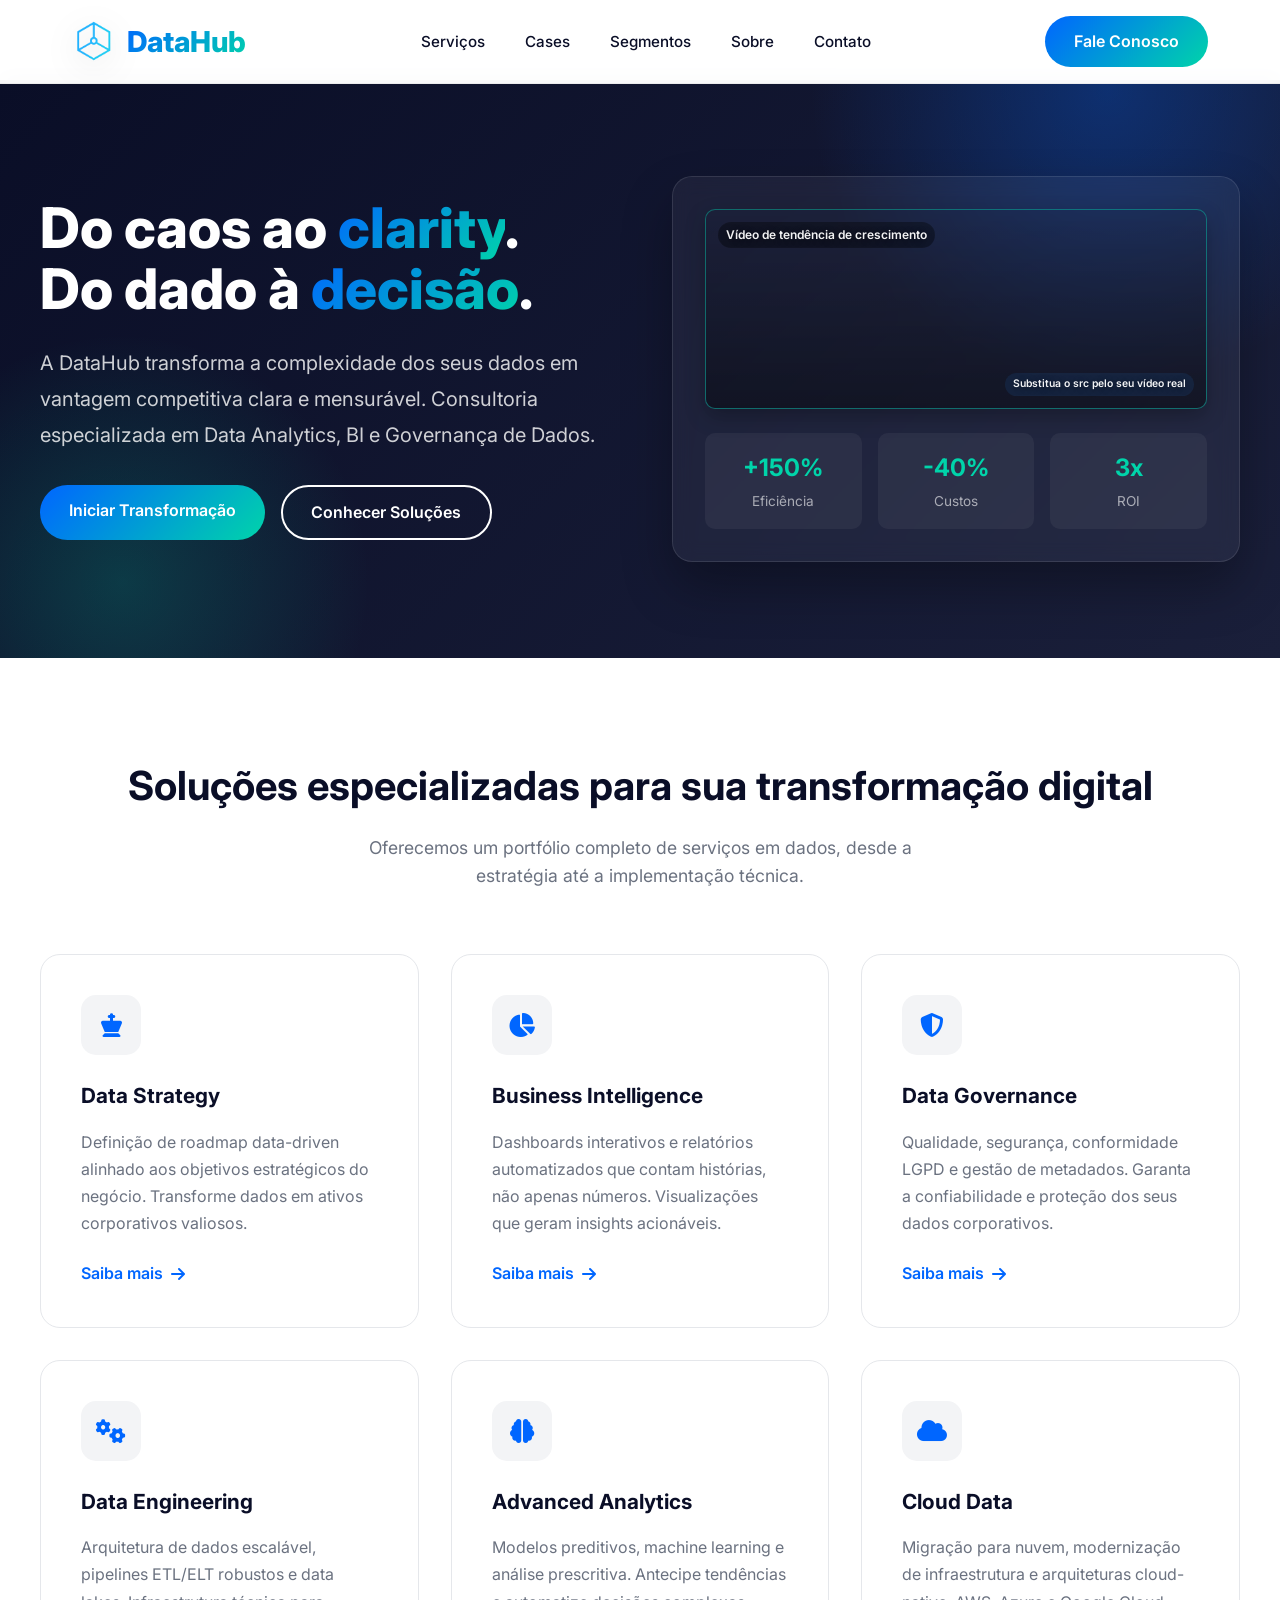
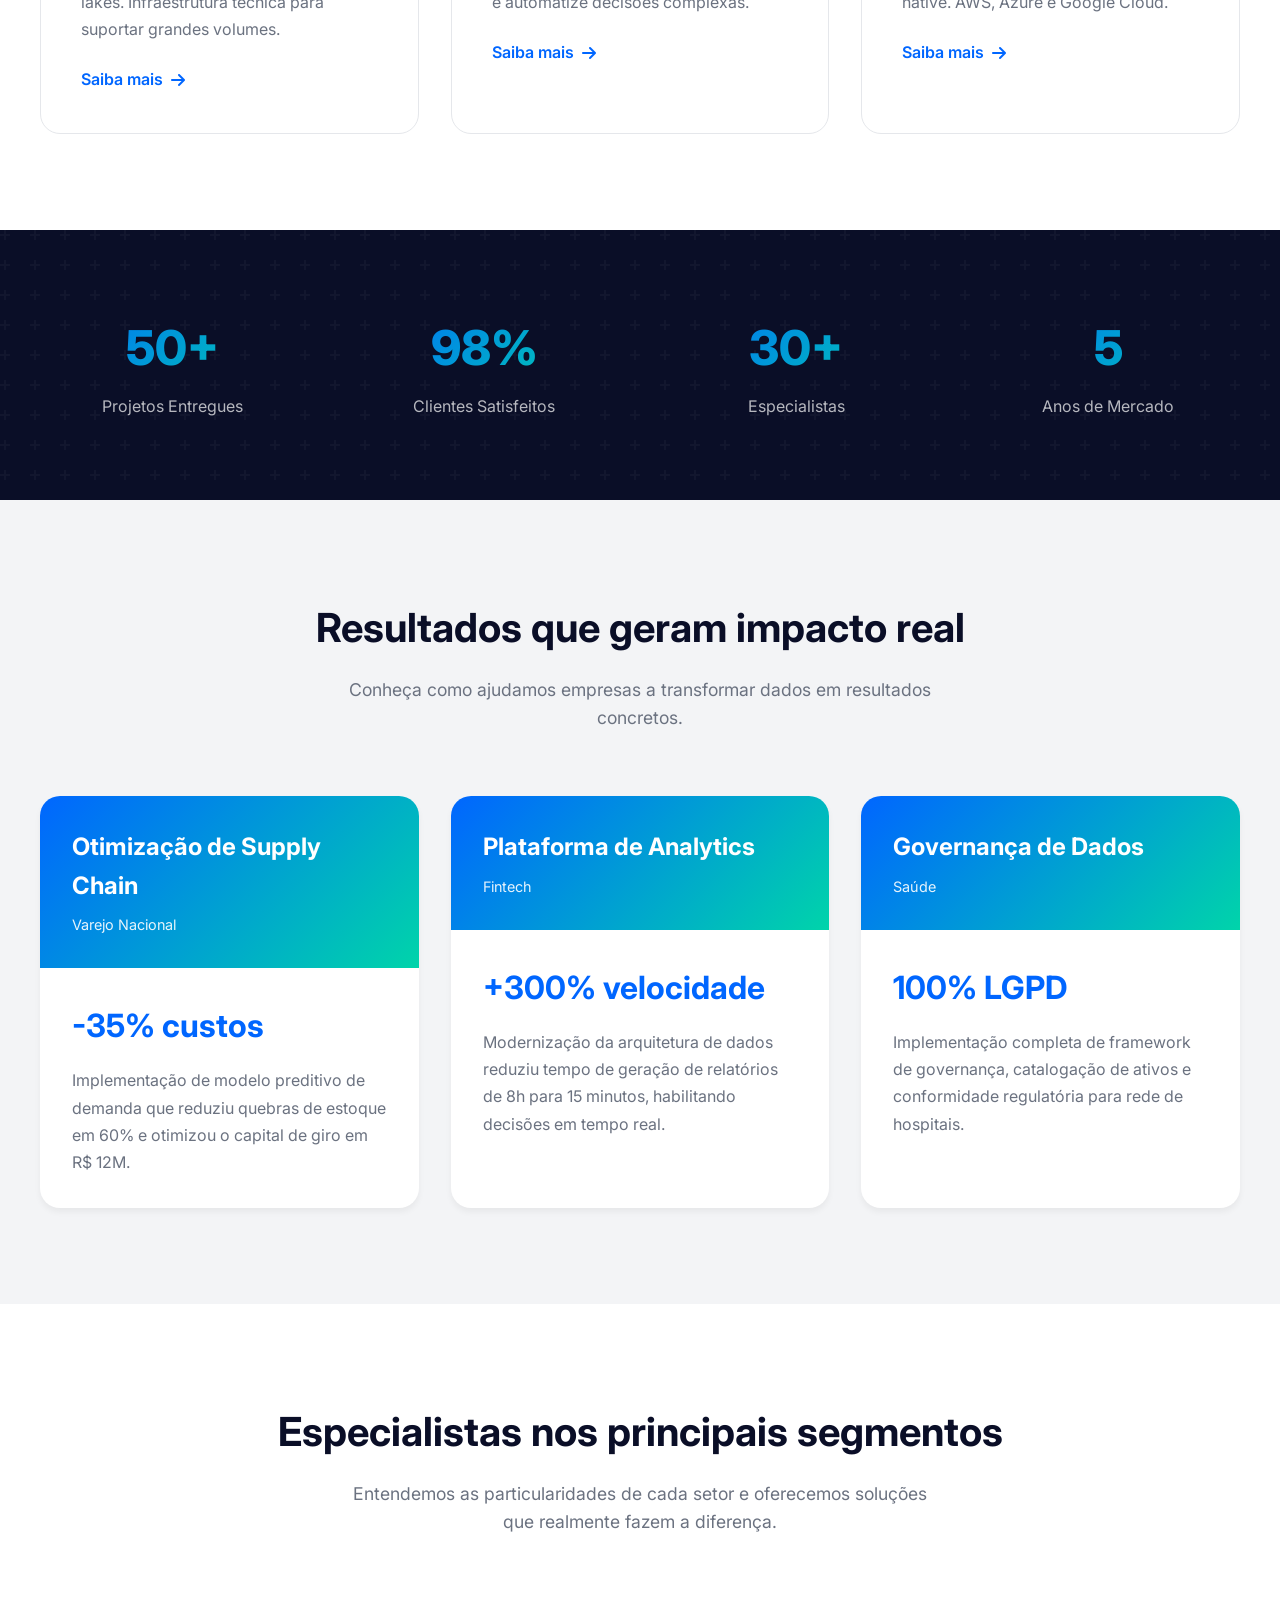
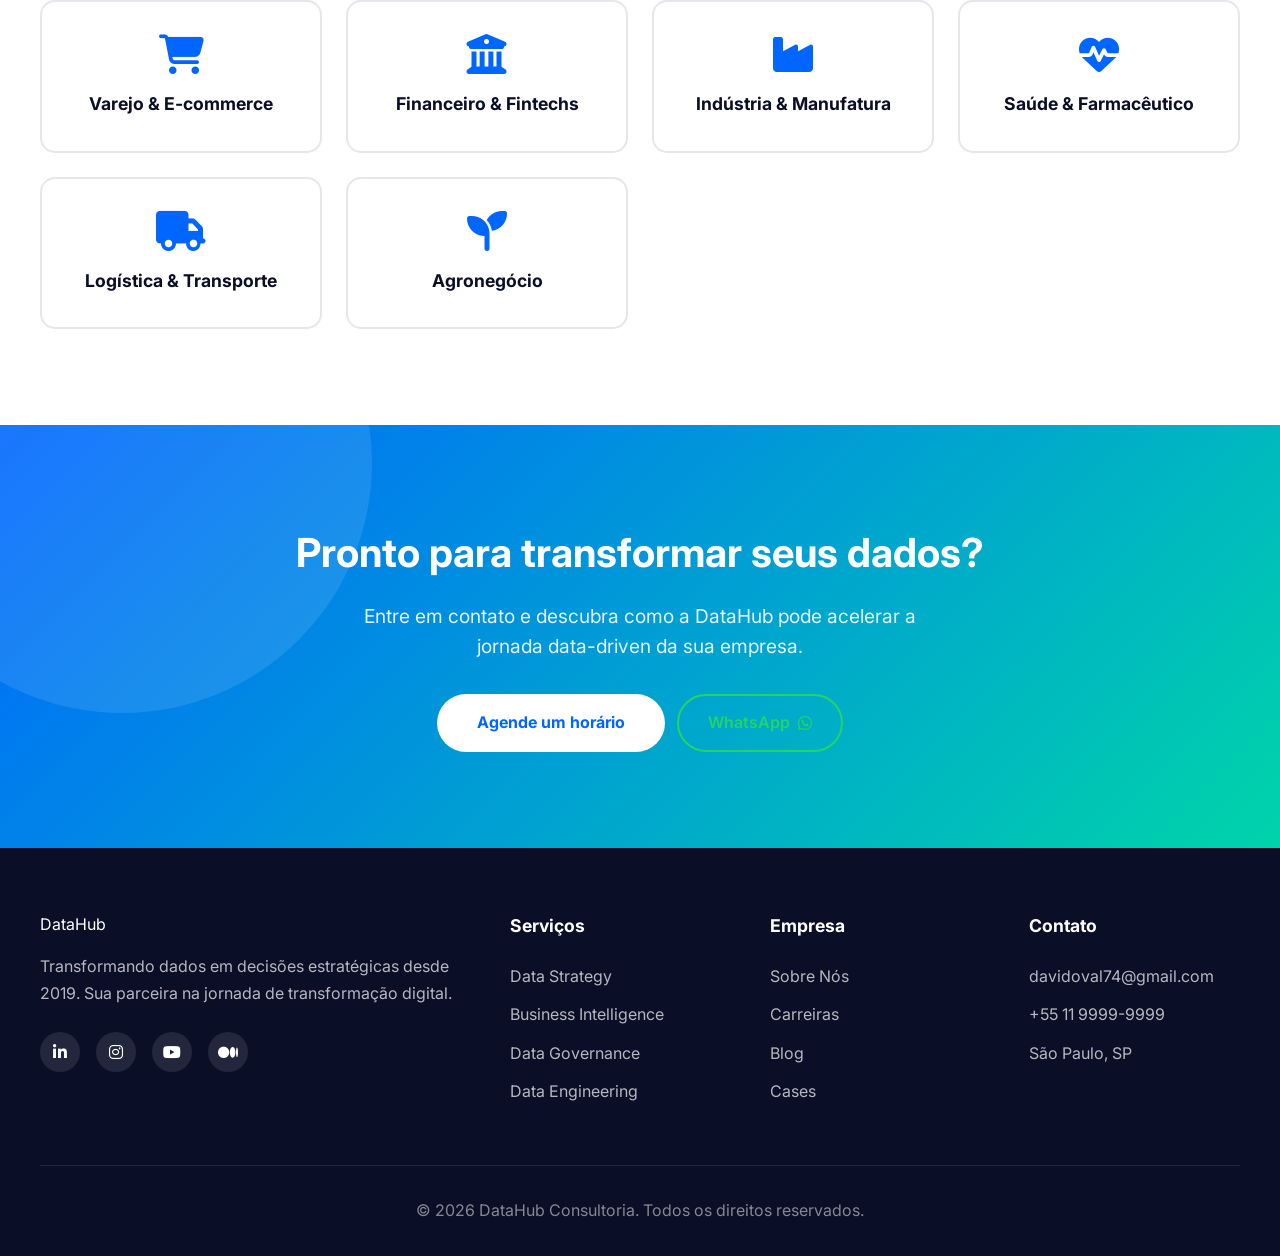
==== index.html @ d34c7808 "feat: atualiza site institucional e configura favicon" ====
<!DOCTYPE html>
<html lang="pt-BR">
<head>
    <meta charset="UTF-8">
    <meta name="viewport" content="width=device-width, initial-scale=1.0">
    <title>DataHub - Consultoria em Dados e Analytics</title>
    <link rel="icon" href="png/favicon.ico" type="image/x-icon">
    <link href="https://fonts.googleapis.com/css2?family=Inter:wght@300;400;500;600;700;800&display=swap" rel="stylesheet">
    <link rel="stylesheet" href="https://cdnjs.cloudflare.com/ajax/libs/font-awesome/6.4.0/css/all.min.css">
    <link rel="stylesheet" href="css/styles.css">
<base target="_blank">
</head>
<body>
    <!-- Header -->
    <header>
        <nav>
            <a href="#top" class="logo-wrap" aria-label="DataHub logo">
                <img src="png/datahub-logo.png" alt="DataHub" class="logo-img" onerror="this.style.display='none';" />
                <span class="logo-text">DataHub</span>
            </a>
            <ul class="nav-links">
                <li><a href="#servicos">Serviços</a></li>
                <li><a href="#cases">Cases</a></li>
                <li><a href="#segmentos">Segmentos</a></li>
                <li><a href="#sobre">Sobre</a></li>
                <li><a href="#contato">Contato</a></li>
            </ul>
            <div class="nav-actions">
                <a href="#contato" class="btn-primary">Fale Conosco</a>
            </div>
            <button class="mobile-menu-btn"><i class="fas fa-bars"></i></button>
        </nav>
    </header>

    <!-- Hero Section -->
    <section class="hero">
        <div class="hero-container">
            <div class="hero-content animate">
                <h1>Do caos ao <span>clarity</span>.<br>Do dado à <span>decisão</span>.</h1>
                <p>A DataHub transforma a complexidade dos seus dados em vantagem competitiva clara e mensurável. Consultoria especializada em Data Analytics, BI e Governança de Dados.</p>
                <div class="hero-buttons">
                    <a href="#contato" class="btn-primary">Iniciar Transformação</a>
                    <a href="#servicos" class="btn-outline" style="color: white; border-color: white;">Conhecer Soluções</a>
                </div>
            </div>
            <div class="hero-visual animate">
                <div class="dashboard-preview">
                    <div class="chart-placeholder video-preview" aria-label="Preview de vídeo de tendência crescente">
                        <video class="chart-video" id="chartPreviewVideo" muted autoplay loop playsinline preload="metadata" poster="https://via.placeholder.com/480x240?text=Vídeo+preview">
                            <source src="https://www.w3schools.com/html/mov_bbb.mp4" type="video/mp4">
                            Seu navegador não suporta vídeo HTML5.
                        </video>
                        <div class="video-overlay">
                            <div class="video-label">Vídeo de tendência de crescimento</div>
                            <div class="video-tip">Substitua o src pelo seu vídeo real</div>
                        </div>
                    </div>
                    <div class="stats-row">
                        <div class="stat-item">
                            <h3>+150%</h3>
                            <p>Eficiência</p>
                        </div>
                        <div class="stat-item">
                            <h3>-40%</h3>
                            <p>Custos</p>
                        </div>
                        <div class="stat-item">
                            <h3>3x</h3>
                            <p>ROI</p>
                        </div>
                    </div>
                </div>
            </div>
        </div>
    </section>

    <!-- Services Section -->
    <section class="services" id="servicos">
        <div class="container">
            <div class="section-header">
                <h2>Soluções especializadas para sua transformação digital</h2>
                <p>Oferecemos um portfólio completo de serviços em dados, desde a estratégia até a implementação técnica.</p>
            </div>
            <div class="services-grid">
                <div class="service-card">
                    <div class="service-icon">
                        <i class="fas fa-chess-king"></i>
                    </div>
                    <h3>Data Strategy</h3>
                    <p>Definição de roadmap data-driven alinhado aos objetivos estratégicos do negócio. Transforme dados em ativos corporativos valiosos.</p>
                    <a href="#" class="service-link">Saiba mais <i class="fas fa-arrow-right"></i></a>
                </div>

                <div class="service-card">
                    <div class="service-icon">
                        <i class="fas fa-chart-pie"></i>
                    </div>
                    <h3>Business Intelligence</h3>
                    <p>Dashboards interativos e relatórios automatizados que contam histórias, não apenas números. Visualizações que geram insights acionáveis.</p>
                    <a href="#" class="service-link">Saiba mais <i class="fas fa-arrow-right"></i></a>
                </div>

                <div class="service-card">
                    <div class="service-icon">
                        <i class="fas fa-shield-alt"></i>
                    </div>
                    <h3>Data Governance</h3>
                    <p>Qualidade, segurança, conformidade LGPD e gestão de metadados. Garanta a confiabilidade e proteção dos seus dados corporativos.</p>
                    <a href="#" class="service-link">Saiba mais <i class="fas fa-arrow-right"></i></a>
                </div>

                <div class="service-card">
                    <div class="service-icon">
                        <i class="fas fa-cogs"></i>
                    </div>
                    <h3>Data Engineering</h3>
                    <p>Arquitetura de dados escalável, pipelines ETL/ELT robustos e data lakes. Infraestrutura técnica para suportar grandes volumes.</p>
                    <a href="#" class="service-link">Saiba mais <i class="fas fa-arrow-right"></i></a>
                </div>

                <div class="service-card">
                    <div class="service-icon">
                        <i class="fas fa-brain"></i>
                    </div>
                    <h3>Advanced Analytics</h3>
                    <p>Modelos preditivos, machine learning e análise prescritiva. Antecipe tendências e automatize decisões complexas.</p>
                    <a href="#" class="service-link">Saiba mais <i class="fas fa-arrow-right"></i></a>
                </div>

                <div class="service-card">
                    <div class="service-icon">
                        <i class="fas fa-cloud"></i>
                    </div>
                    <h3>Cloud Data</h3>
                    <p>Migração para nuvem, modernização de infraestrutura e arquiteturas cloud-native. AWS, Azure e Google Cloud.</p>
                    <a href="#" class="service-link">Saiba mais <i class="fas fa-arrow-right"></i></a>
                </div>
            </div>
        </div>
    </section>

    <!-- Stats Section -->
    <section class="stats">
        <div class="container">
            <div class="stats-grid">
                <div class="stat-box">
                    <h2>50+</h2>
                    <p>Projetos Entregues</p>
                </div>
                <div class="stat-box">
                    <h2>98%</h2>
                    <p>Clientes Satisfeitos</p>
                </div>
                <div class="stat-box">
                    <h2>30+</h2>
                    <p>Especialistas</p>
                </div>
                <div class="stat-box">
                    <h2>5</h2>
                    <p>Anos de Mercado</p>
                </div>
            </div>
        </div>
    </section>

    <!-- Cases Section -->
    <section class="cases" id="cases">
        <div class="container">
            <div class="section-header">
                <h2>Resultados que geram impacto real</h2>
                <p>Conheça como ajudamos empresas a transformar dados em resultados concretos.</p>
            </div>
            <div class="cases-grid">
                <div class="case-card">
                    <div class="case-header">
                        <h3>Otimização de Supply Chain</h3>
                        <div class="company">Varejo Nacional</div>
                    </div>
                    <div class="case-body">
                        <div class="case-result">-35% custos</div>
                        <p>Implementação de modelo preditivo de demanda que reduziu quebras de estoque em 60% e otimizou o capital de giro em R$ 12M.</p>
                    </div>
                </div>

                <div class="case-card">
                    <div class="case-header">
                        <h3>Plataforma de Analytics</h3>
                        <div class="company">Fintech</div>
                    </div>
                    <div class="case-body">
                        <div class="case-result">+300% velocidade</div>
                        <p>Modernização da arquitetura de dados reduziu tempo de geração de relatórios de 8h para 15 minutos, habilitando decisões em tempo real.</p>
                    </div>
                </div>

                <div class="case-card">
                    <div class="case-header">
                        <h3>Governança de Dados</h3>
                        <div class="company">Saúde</div>
                    </div>
                    <div class="case-body">
                        <div class="case-result">100% LGPD</div>
                        <p>Implementação completa de framework de governança, catalogação de ativos e conformidade regulatória para rede de hospitais.</p>
                    </div>
                </div>
            </div>
        </div>
    </section>

    <!-- Industries Section -->
    <section class="industries" id="segmentos">
        <div class="container">
            <div class="section-header">
                <h2>Especialistas nos principais segmentos</h2>
                <p>Entendemos as particularidades de cada setor e oferecemos soluções que realmente fazem a diferença.</p>
            </div>
            <div class="industries-grid">
                <div class="industry-item">
                    <i class="fas fa-shopping-cart"></i>
                    <h3>Varejo & E-commerce</h3>
                </div>
                <div class="industry-item">
                    <i class="fas fa-university"></i>
                    <h3>Financeiro & Fintechs</h3>
                </div>
                <div class="industry-item">
                    <i class="fas fa-industry"></i>
                    <h3>Indústria & Manufatura</h3>
                </div>
                <div class="industry-item">
                    <i class="fas fa-heartbeat"></i>
                    <h3>Saúde & Farmacêutico</h3>
                </div>
                <div class="industry-item">
                    <i class="fas fa-truck"></i>
                    <h3>Logística & Transporte</h3>
                </div>
                <div class="industry-item">
                    <i class="fas fa-seedling"></i>
                    <h3>Agronegócio</h3>
                </div>
            </div>
        </div>
    </section>

    <!-- CTA Section -->
    <section class="cta" id="contato">
        <div class="container">
            <h2>Pronto para transformar seus dados?</h2>
            <p>Entre em contato e descubra como a DataHub pode acelerar a jornada data-driven da sua empresa.</p>
            <div class="cta-buttons">
                <a href="mailto:contato@datahubconsulting.com.br" class="btn-white">Agende um horário</a>
                <a href="https://wa.me/5511985358875" class="btn-whatsapp btn-outline">WhatsApp <i class="fab fa-whatsapp"></i></a>
            </div>
        </div>
    </section>

    <!-- Footer -->
    <footer>
        <div class="footer-grid">
            <div class="footer-brand">
                <div class="logo">DataHub</div>
                <p>Transformando dados em decisões estratégicas desde 2019. Sua parceira na jornada de transformação digital.</p>
                <div class="social-links">
                    <a href="#"><i class="fab fa-linkedin-in"></i></a>
                    <a href="#"><i class="fab fa-instagram"></i></a>
                    <a href="#"><i class="fab fa-youtube"></i></a>
                    <a href="#"><i class="fab fa-medium-m"></i></a>
                </div>
            </div>
            <div class="footer-links">
                <h4>Serviços</h4>
                <ul>
                    <li><a href="#">Data Strategy</a></li>
                    <li><a href="#">Business Intelligence</a></li>
                    <li><a href="#">Data Governance</a></li>
                    <li><a href="#">Data Engineering</a></li>
                </ul>
            </div>
            <div class="footer-links">
                <h4>Empresa</h4>
                <ul>
                    <li><a href="#">Sobre Nós</a></li>
                    <li><a href="#">Carreiras</a></li>
                    <li><a href="#">Blog</a></li>
                    <li><a href="#">Cases</a></li>
                </ul>
            </div>
            <div class="footer-links">
                <h4>Contato</h4>
                <ul>
                    <li><a href="mailto:davidoval74@gmail.com">davidoval74@gmail.com</a></li>
                    <li><a href="tel:+551199999999">+55 11 9999-9999</a></li>
                    <li><a href="#">São Paulo, SP</a></li>
                </ul>
            </div>
        </div>
        <div class="footer-bottom">
            <p>&copy; 2026 DataHub Consultoria. Todos os direitos reservados.</p>
        </div>
    </footer>

    <script src="js/script.js"></script>
</body>
</html>
---- css/styles.css ----
:root {
            --primary: #0066FF;
            --primary-dark: #0052CC;
            --secondary: #00D4AA;
            --dark: #0A0E27;
            --dark-light: #1a1f3a;
            --gray: #6B7280;
            --light-gray: #F3F4F6;
            --white: #FFFFFF;
            --gradient: linear-gradient(135deg, #0066FF 0%, #00D4AA 100%);
        }

        * {
            margin: 0;
            padding: 0;
            box-sizing: border-box;
        }

        body {
            font-family: 'Inter', sans-serif;
            line-height: 1.6;
            color: var(--dark);
            overflow-x: hidden;
        }

        /* Header */
        header {
            position: fixed;
            top: 0;
            width: 100%;
            background: rgba(255, 255, 255, 0.95);
            backdrop-filter: blur(10px);
            z-index: 1000;
            border-bottom: 1px solid rgba(0,0,0,0.05);
        }

        nav {
            max-width: 1200px;
            margin: 0 auto;
            padding: 1rem 2rem;
            display: flex;
            justify-content: space-between;
            align-items: center;
        }

        .logo-wrap {
            display: flex;
            align-items: center;
            gap: 0.7rem;
            text-decoration: none;
            color: inherit;
            opacity: 0;
            transform: translateX(-10px) scale(0.97);
            transition: opacity 0.3s ease, transform 0.3s ease;
        }

        .logo-wrap.visible {
            opacity: 1;
            transform: translateX(0) scale(1);
            animation: logoEntrance 0.8s ease-out;
        }

        .logo-img {
            width: 44px;
            height: 44px;
            object-fit: contain;
            border-radius: 12px;
            filter: drop-shadow(0 8px 16px rgba(0, 0, 0, 0.2));
            opacity: 0;
            transform: translateX(-6px) scale(0.93) rotate(-6deg);
            transition: opacity 0.4s ease, transform 0.4s ease;
        }

        .logo-wrap.visible .logo-img {
            opacity: 1;
            transform: translateX(0) scale(1) rotate(0);
            animation: logoIconBounce 0.8s ease-out;
        }

        .logo-wrap:hover .logo-img {
            transform: scale(1.08) rotate(4deg);
            box-shadow: 0 15px 30px rgba(0, 102, 255, 0.35);
        }

        .logo-wrap:hover .logo-text {
            filter: drop-shadow(0 2px 8px rgba(0, 102, 255, 0.4));
            transform: translateX(2px);
        }
        .logo-text {
            font-size: 1.8rem;
            font-weight: 800;
            background: var(--gradient);
            -webkit-background-clip: text;
            -webkit-text-fill-color: transparent;
            background-clip: text;
            opacity: 0;
            transform: translateX(20px);
            transition: opacity 0.4s ease, transform 0.4s ease;
        }

        .logo-wrap.visible .logo-text {
            opacity: 1;
            transform: translateX(0);
            animation: logoTextReveal 0.75s ease-out;
        }

        .logo-img.hidden {
            opacity: 0;
            transform: translateY(-10px) rotate(-8deg);
        }

        .logo-text {
            font-size: 1.8rem;
            font-weight: 800;
            background: var(--gradient);
            -webkit-background-clip: text;
            -webkit-text-fill-color: transparent;
            background-clip: text;
            opacity: 1;
            transform: translateY(0);
            transition: opacity 0.4s ease, transform 0.4s ease;
        }

        .logo-text.hidden {
            opacity: 0;
            transform: translateY(10px);
        }

        .nav-links {
            display: flex;
            gap: 2.5rem;
            list-style: none;
        }

        .nav-links a {
            text-decoration: none;
            color: var(--dark);
            font-weight: 500;
            transition: color 0.3s;
            font-size: 0.95rem;
        }

        .nav-links a:hover {
            color: var(--primary);
        }

        .btn-primary {
            background: var(--gradient);
            color: white;
            padding: 0.8rem 1.8rem;
            border-radius: 50px;
            text-decoration: none;
            font-weight: 600;
            transition: transform 0.3s, box-shadow 0.3s;
            border: none;
            cursor: pointer;
            display: inline-block;
        }

        .btn-primary:hover {
            transform: translateY(-2px);
            box-shadow: 0 10px 30px rgba(0, 102, 255, 0.3);
        }

        .btn-outline {
            border: 2px solid var(--primary);
            color: var(--primary);
            padding: 0.8rem 1.8rem;
            border-radius: 50px;
            text-decoration: none;
            font-weight: 600;
            transition: transform 0.3s, box-shadow 0.3s, background 0.3s, color 0.3s;
            display: inline-flex;
            align-items: center;
            gap: 0.5rem;
        }

        .btn-outline:hover {
            background: var(--primary);
            color: white;
            transform: translateY(-2px);
            box-shadow: 0 10px 30px rgba(0, 102, 255, 0.3);
        }

        .btn-whatsapp {
            border: 2px solid #25D366;
            color: #25D366;
            background: transparent;
            padding: 0.8rem 1.8rem;
            border-radius: 50px;
            text-decoration: none;
            font-weight: 600;
            transition: transform 0.3s, box-shadow 0.3s, background 0.3s, color 0.3s;
            display: inline-flex;
            align-items: center;
            gap: 0.5rem;
        }

        .btn-whatsapp:hover {
            background: linear-gradient(135deg, #00d466 0%, #00b253 100%);
            color: white;
            border-color: #25D366;
            transform: translateY(-2px);
            box-shadow: 0 10px 30px rgba(37, 211, 102, 0.3);
        }

        .nav-actions {
            display: flex;
            align-items: center;
            gap: 0.75rem;
        }

        /* Hero Section */
        .hero {
            margin-top: 80px;
            padding: 6rem 2rem;
            background: linear-gradient(135deg, #0A0E27 0%, #1a1f3a 100%);
            color: white;
            position: relative;
            overflow: hidden;
        }

        .hero::before {
            content: '';
            position: absolute;
            top: -50%;
            right: -10%;
            width: 600px;
            height: 600px;
            background: radial-gradient(circle, rgba(0, 102, 255, 0.3) 0%, transparent 70%);
            border-radius: 50%;
        }

        .hero::after {
            content: '';
            position: absolute;
            bottom: -30%;
            left: -10%;
            width: 500px;
            height: 500px;
            background: radial-gradient(circle, rgba(0, 212, 170, 0.2) 0%, transparent 70%);
            border-radius: 50%;
        }

        .hero-container {
            max-width: 1200px;
            margin: 0 auto;
            display: grid;
            grid-template-columns: 1fr 1fr;
            gap: 4rem;
            align-items: center;
            position: relative;
            z-index: 1;
        }

        .hero-content h1 {
            font-size: 3.5rem;
            font-weight: 800;
            line-height: 1.1;
            margin-bottom: 1.5rem;
        }

        .hero-content h1 span {
            background: var(--gradient);
            -webkit-background-clip: text;
            -webkit-text-fill-color: transparent;
            background-clip: text;
        }

        .hero-content p {
            font-size: 1.25rem;
            color: rgba(255,255,255,0.8);
            margin-bottom: 2rem;
            line-height: 1.8;
        }

        .hero-buttons {
            display: flex;
            gap: 1rem;
            flex-wrap: wrap;
        }

        .hero-visual {
            position: relative;
        }

        .dashboard-preview {
            background: rgba(255,255,255,0.05);
            backdrop-filter: blur(10px);
            border-radius: 20px;
            padding: 2rem;
            border: 1px solid rgba(255,255,255,0.1);
            box-shadow: 0 25px 50px rgba(0,0,0,0.3);
        }

        .chart-placeholder {
            height: 200px;
            background: linear-gradient(135deg, rgba(0,102,255,0.3) 0%, rgba(0,212,170,0.3) 100%);
            border-radius: 10px;
            display: flex;
            align-items: center;
            justify-content: center;
            margin-bottom: 1.5rem;
            position: relative;
            overflow: hidden;
            border: 1px solid rgba(255,255,255,0.2);
        }

        .chart-placeholder.video-preview {
            padding: 0;
            background: rgba(25, 32, 56, 0.18);
            border: 1px solid rgba(0, 219, 183, 0.4);
            box-shadow: 0 8px 20px rgba(0, 0, 0, 0.25);
        }

        .chart-video {
            width: 100%;
            height: 100%;
            object-fit: cover;
            display: block;
        }

        .video-overlay {
            position: absolute;
            inset: 0;
            display: flex;
            flex-direction: column;
            justify-content: space-between;
            pointer-events: none;
            padding: 0.75rem;
            background: linear-gradient(180deg, rgba(0, 0, 0, 0.0) 0%, rgba(0, 0, 0, 0.4) 100%);
        }

        .video-label,
        .video-tip {
            color: rgba(255, 255, 255, 0.95);
            font-size: 0.75rem;
            font-weight: 600;
            text-shadow: 0 1px 6px rgba(0, 0, 0, 0.5);
            margin: 0;
            padding: 0.2rem 0.5rem;
            border-radius: 999px;
            background: rgba(0, 0, 0, 0.35);
        }

        .video-label {
            align-self: flex-start;
        }

        .video-tip {
            align-self: flex-end;
            font-size: 0.65rem;
            background: rgba(24, 43, 75, 0.65);
        }

        .chart-placeholder:hover .video-label,
        .chart-placeholder:hover .video-tip {
            transform: translateY(-2px);
            transition: transform 0.3s ease;
        }

        .stats-row {
            display: flex;
            justify-content: space-between;
            gap: 1rem;
        }

        .stat-item {
            text-align: center;
            padding: 1rem;
            background: rgba(255,255,255,0.05);
            border-radius: 10px;
            flex: 1;
        }

        .stat-item h3 {
            font-size: 1.5rem;
            color: var(--secondary);
            margin-bottom: 0.25rem;
        }

        .stat-item p {
            font-size: 0.85rem;
            color: rgba(255,255,255,0.6);
            margin: 0;
        }

        /* Services Section */
        .services {
            padding: 6rem 2rem;
            background: var(--white);
        }

        .container {
            max-width: 1200px;
            margin: 0 auto;
        }

        .section-header {
            text-align: center;
            margin-bottom: 4rem;
        }

        .section-header h2 {
            font-size: 2.5rem;
            font-weight: 700;
            margin-bottom: 1rem;
            color: var(--dark);
        }

        .section-header p {
            font-size: 1.1rem;
            color: var(--gray);
            max-width: 600px;
            margin: 0 auto;
        }

        .services-grid {
            display: grid;
            grid-template-columns: repeat(auto-fit, minmax(350px, 1fr));
            gap: 2rem;
        }

        .service-card {
            background: white;
            border-radius: 20px;
            padding: 2.5rem;
            border: 1px solid #E5E7EB;
            transition: all 0.3s;
            position: relative;
            overflow: hidden;
        }

        .service-card::before {
            content: '';
            position: absolute;
            top: 0;
            left: 0;
            width: 100%;
            height: 4px;
            background: var(--gradient);
            transform: scaleX(0);
            transition: transform 0.3s;
        }

        .service-card:hover {
            transform: translateY(-5px);
            box-shadow: 0 20px 40px rgba(0,0,0,0.1);
            border-color: transparent;
        }

        .service-card:hover::before {
            transform: scaleX(1);
        }

        .service-icon {
            width: 60px;
            height: 60px;
            background: var(--light-gray);
            border-radius: 15px;
            display: flex;
            align-items: center;
            justify-content: center;
            font-size: 1.5rem;
            color: var(--primary);
            margin-bottom: 1.5rem;
        }

        .service-card h3 {
            font-size: 1.3rem;
            margin-bottom: 1rem;
            color: var(--dark);
        }

        .service-card p {
            color: var(--gray);
            line-height: 1.7;
            margin-bottom: 1.5rem;
        }

        .service-link {
            color: var(--primary);
            text-decoration: none;
            font-weight: 600;
            display: inline-flex;
            align-items: center;
            gap: 0.5rem;
            transition: gap 0.3s;
        }

        .service-link:hover {
            gap: 0.8rem;
        }

        /* Stats Section */
        .stats {
            padding: 5rem 2rem;
            background: var(--dark);
            color: white;
            position: relative;
            overflow: hidden;
        }

        .stats::before {
            content: '';
            position: absolute;
            top: 0;
            left: 0;
            width: 100%;
            height: 100%;
            background: url('data:image/svg+xml,<svg width="60" height="60" viewBox="0 0 60 60" xmlns="http://www.w3.org/2000/svg"><g fill="none" fill-rule="evenodd"><g fill="%23ffffff" fill-opacity="0.03"><path d="M36 34v-4h-2v4h-4v2h4v4h2v-4h4v-2h-4zm0-30V0h-2v4h-4v2h4v4h2V6h4V4h-4zM6 34v-4H4v4H0v2h4v4h2v-4h4v-2H6zM6 4V0H4v4H0v2h4v4h2V6h4V4H6z"/></g></g></svg>');
        }

        .stats-grid {
            display: grid;
            grid-template-columns: repeat(auto-fit, minmax(200px, 1fr));
            gap: 3rem;
            text-align: center;
            position: relative;
            z-index: 1;
        }

        .stat-box h2 {
            font-size: 3rem;
            font-weight: 800;
            background: var(--gradient);
            -webkit-background-clip: text;
            -webkit-text-fill-color: transparent;
            background-clip: text;
            margin-bottom: 0.5rem;
        }

        .stat-box p {
            color: rgba(255,255,255,0.7);
            font-size: 1rem;
        }

        /* Cases Section */
        .cases {
            padding: 6rem 2rem;
            background: var(--light-gray);
        }

        .cases-grid {
            display: grid;
            grid-template-columns: repeat(auto-fit, minmax(300px, 1fr));
            gap: 2rem;
            margin-top: 3rem;
        }

        .case-card {
            background: white;
            border-radius: 20px;
            overflow: hidden;
            box-shadow: 0 4px 6px rgba(0,0,0,0.05);
            transition: transform 0.3s, box-shadow 0.3s;
        }

        .case-card:hover {
            transform: translateY(-5px);
            box-shadow: 0 20px 40px rgba(0,0,0,0.1);
        }

        .case-header {
            padding: 2rem;
            background: var(--gradient);
            color: white;
        }

        .case-header h3 {
            font-size: 1.5rem;
            margin-bottom: 0.5rem;
        }

        .case-header .company {
            opacity: 0.9;
            font-size: 0.9rem;
        }

        .case-body {
            padding: 2rem;
        }

        .case-result {
            font-size: 2rem;
            font-weight: 700;
            color: var(--primary);
            margin-bottom: 1rem;
        }

        .case-body p {
            color: var(--gray);
            line-height: 1.7;
        }

        /* Industries Section */
        .industries {
            padding: 6rem 2rem;
            background: white;
        }

        .industries-grid {
            display: grid;
            grid-template-columns: repeat(auto-fit, minmax(250px, 1fr));
            gap: 1.5rem;
            margin-top: 3rem;
        }

        .industry-item {
            padding: 2rem;
            border: 2px solid #E5E7EB;
            border-radius: 15px;
            text-align: center;
            transition: all 0.3s;
            cursor: pointer;
        }

        .industry-item:hover {
            border-color: var(--primary);
            background: rgba(0, 102, 255, 0.02);
            transform: translateY(-3px);
        }

        .industry-item i {
            font-size: 2.5rem;
            color: var(--primary);
            margin-bottom: 1rem;
        }

        .industry-item h3 {
            font-size: 1.1rem;
            color: var(--dark);
        }

        /* CTA Section */
        .cta {
            padding: 6rem 2rem;
            background: var(--gradient);
            color: white;
            text-align: center;
            position: relative;
            overflow: hidden;
        }

        .cta::before {
            content: '';
            position: absolute;
            top: -50%;
            left: -10%;
            width: 500px;
            height: 500px;
            background: rgba(255,255,255,0.1);
            border-radius: 50%;
        }

        .cta h2 {
            font-size: 2.5rem;
            margin-bottom: 1rem;
            position: relative;
            z-index: 1;
        }

        .cta p {
            font-size: 1.2rem;
            opacity: 0.9;
            margin-bottom: 2rem;
            max-width: 600px;
            margin-left: auto;
            margin-right: auto;
            position: relative;
            z-index: 1;
        }

        .cta .btn-white {
            background: white;
            color: var(--primary);
            padding: 1rem 2.5rem;
            border-radius: 50px;
            text-decoration: none;
            font-weight: 700;
            border: none;
            display: inline-block;
            transition: transform 0.3s, box-shadow 0.3s, background-color 0.3s, color 0.3s;
            position: relative;
            z-index: 1;
        }

        .cta .btn-white:hover,
        .cta .btn-white.active-hover {
            background: var(--gradient);
            color: white;
            transform: translateY(-3px);
            box-shadow: 0 12px 35px rgba(0, 102, 255, 0.35);
        }

        .cta-buttons {
            display: flex;
            gap: 0.75rem;
            flex-wrap: wrap;
            justify-content: center;
            margin-top: 1rem;
        }

        /* Footer */
        footer {
            background: var(--dark);
            color: white;
            padding: 4rem 2rem 2rem;
        }

        .footer-grid {
            display: grid;
            grid-template-columns: 2fr 1fr 1fr 1fr;
            gap: 3rem;
            max-width: 1200px;
            margin: 0 auto;
            margin-bottom: 3rem;
        }

        .footer-brand .logo {
            margin-bottom: 1rem;
            display: inline-block;
            -webkit-text-fill-color: white;
            background: none;
            color: white;
        }

        .footer-brand p {
            color: rgba(255,255,255,0.7);
            line-height: 1.7;
            margin-bottom: 1.5rem;
        }

        .social-links {
            display: flex;
            gap: 1rem;
        }

        .social-links a {
            width: 40px;
            height: 40px;
            background: rgba(255,255,255,0.1);
            border-radius: 50%;
            display: flex;
            align-items: center;
            justify-content: center;
            color: white;
            text-decoration: none;
            transition: background 0.3s;
        }

        .social-links a:hover {
            background: var(--primary);
        }

        .footer-links h4 {
            margin-bottom: 1.5rem;
            font-size: 1.1rem;
        }

        .footer-links ul {
            list-style: none;
        }

        .footer-links li {
            margin-bottom: 0.8rem;
        }

        .footer-links a {
            color: rgba(255,255,255,0.7);
            text-decoration: none;
            transition: color 0.3s;
        }

        .footer-links a:hover {
            color: white;
        }

        .footer-bottom {
            border-top: 1px solid rgba(255,255,255,0.1);
            padding-top: 2rem;
            text-align: center;
            color: rgba(255,255,255,0.5);
            max-width: 1200px;
            margin: 0 auto;
        }

        /* Mobile Menu */
        .mobile-menu-btn {
            display: none;
            background: none;
            border: none;
            font-size: 1.5rem;
            cursor: pointer;
            color: var(--dark);
        }

        /* Responsive */
        @media (max-width: 968px) {
            .hero-container {
                grid-template-columns: 1fr;
                text-align: center;
            }

            .hero-content h1 {
                font-size: 2.5rem;
            }

            .hero-buttons {
                justify-content: center;
            }

            .nav-links {
                display: none;
            }

            .mobile-menu-btn {
                display: block;
            }

            .services-grid {
                grid-template-columns: 1fr;
            }

            .footer-grid {
                grid-template-columns: 1fr 1fr;
            }
        }

        @media (max-width: 640px) {
            .hero-content h1 {
                font-size: 2rem;
            }

            .section-header h2 {
                font-size: 1.8rem;
            }

            .stats-grid {
                grid-template-columns: 1fr 1fr;
            }

            .footer-grid {
                grid-template-columns: 1fr;
            }
        }

        /* Animations */
        @keyframes fadeInUp {
            from {
                opacity: 0;
                transform: translateY(30px);
            }
            to {
                opacity: 1;
                transform: translateY(0);
            }
        }

        @keyframes logoEntrance {
            from { opacity: 0; transform: translateX(-10px) scale(0.97); }
            60% { opacity: 1; transform: translateX(4px) scale(1.01); }
            to { opacity: 1; transform: translateX(0) scale(1); }
        }

        @keyframes logoIconBounce {
            0% { opacity: 0; transform: translateY(-6px) rotate(-6deg) scale(0.9); }
            45% { opacity: 0.95; transform: translateY(6px) rotate(3deg) scale(1.03); }
            100% { opacity: 1; transform: translateY(0) rotate(0) scale(1); }
        }

        @keyframes logoTextReveal {
            from { opacity: 0; transform: translateX(18px); }
            to { opacity: 1; transform: translateX(0); }
        }

        .animate {
            animation: fadeInUp 0.8s ease-out;
        }
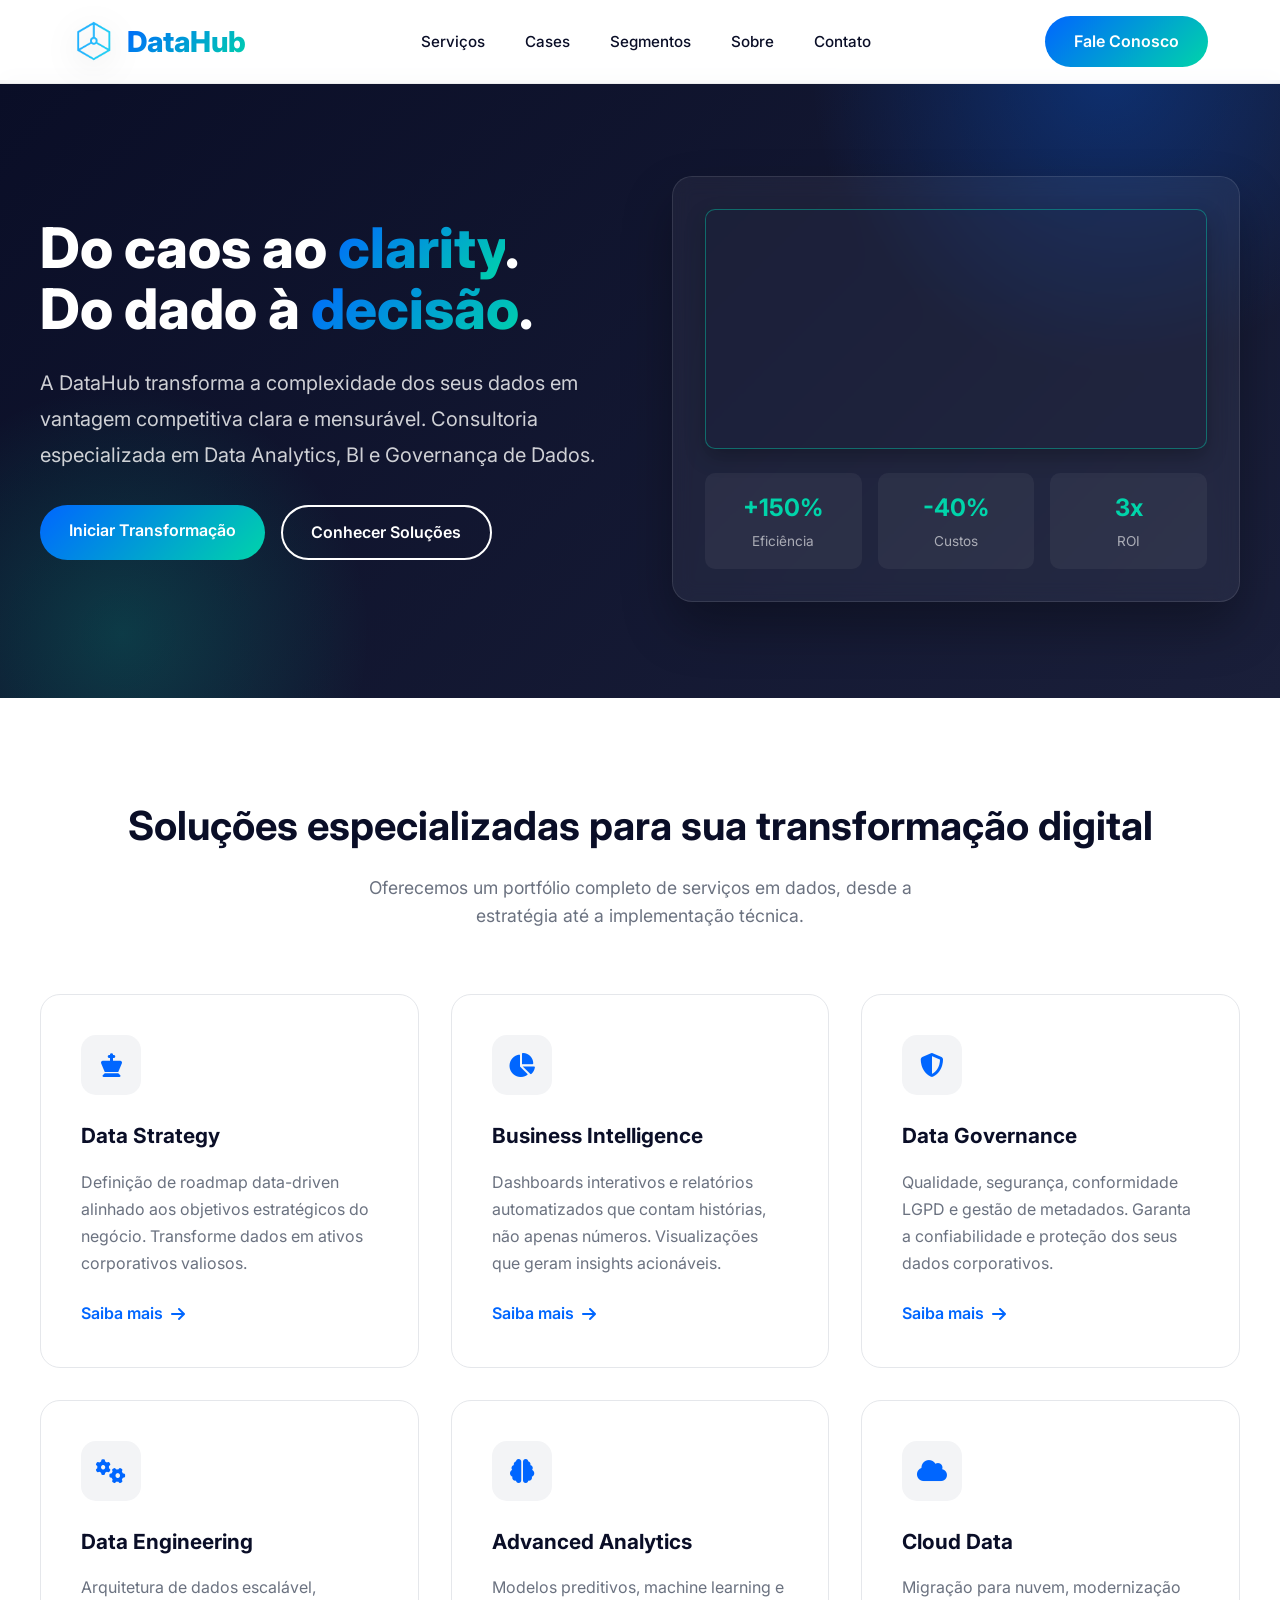
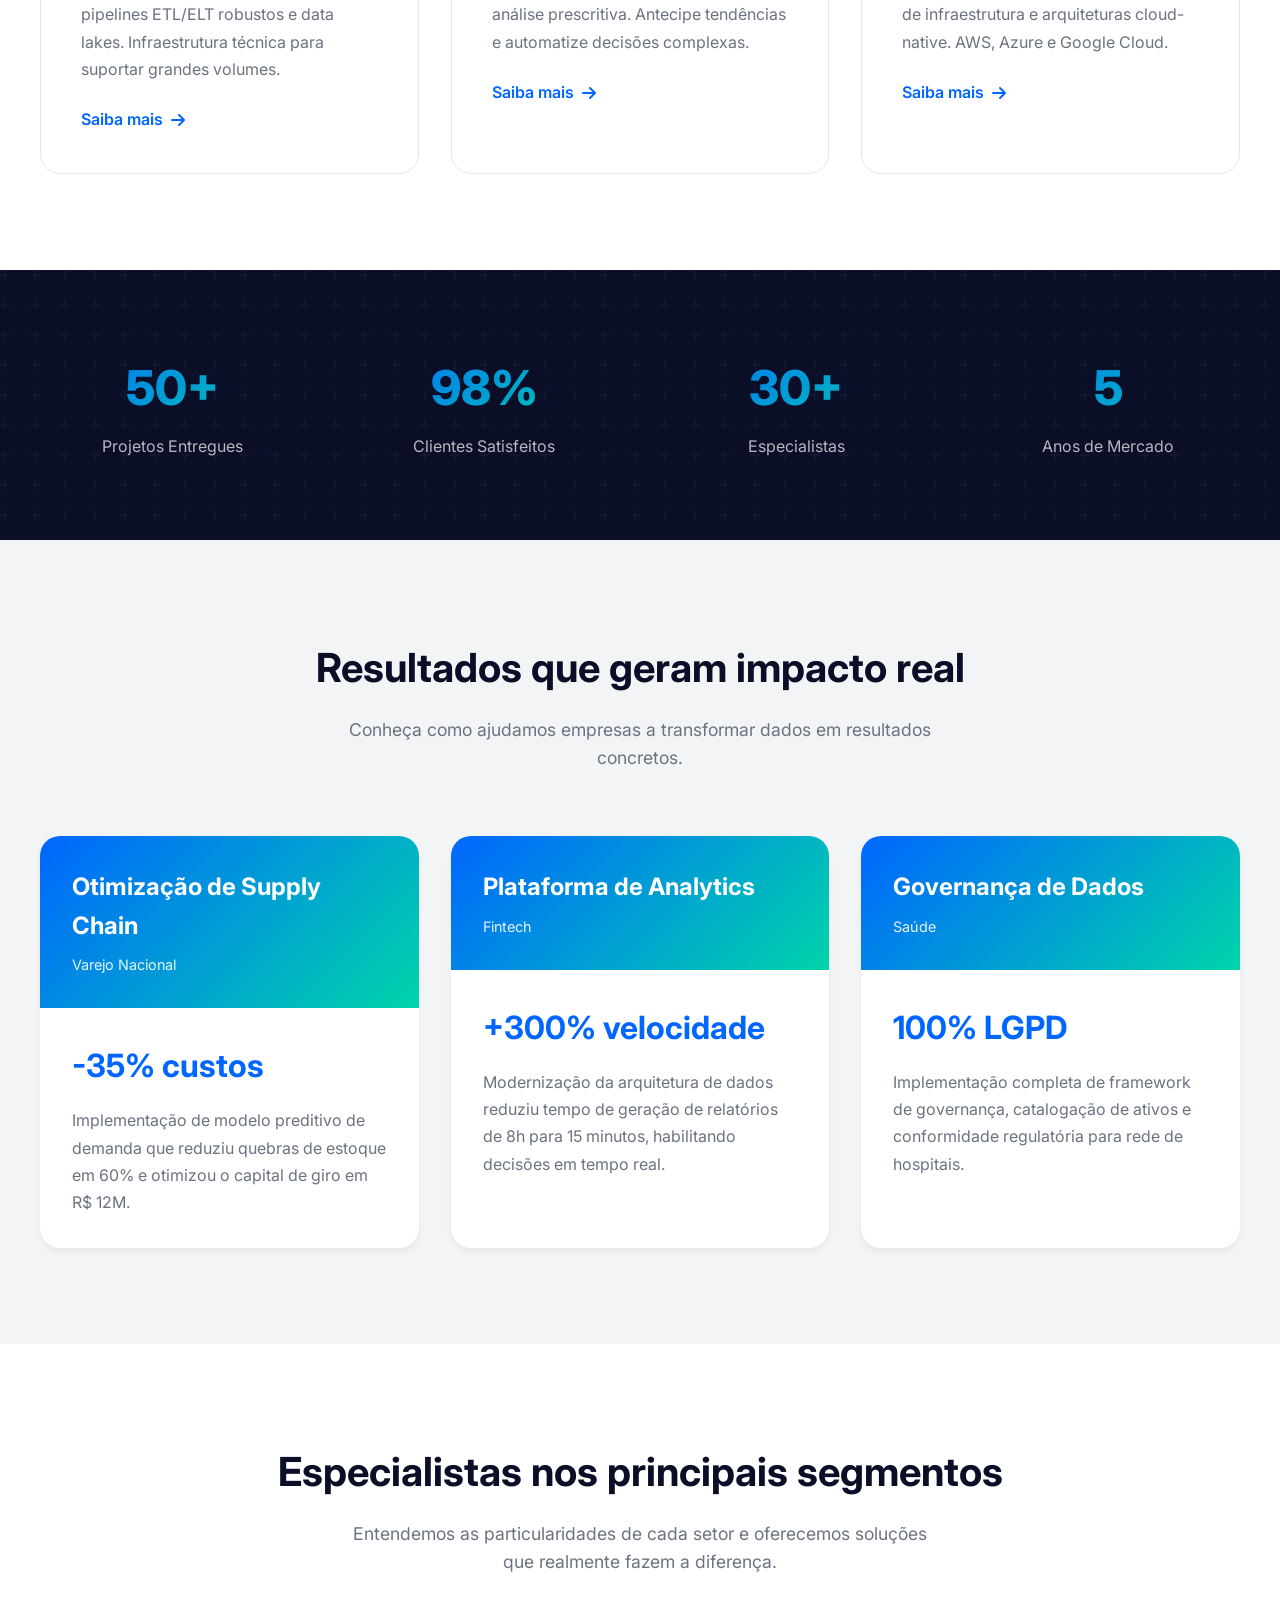
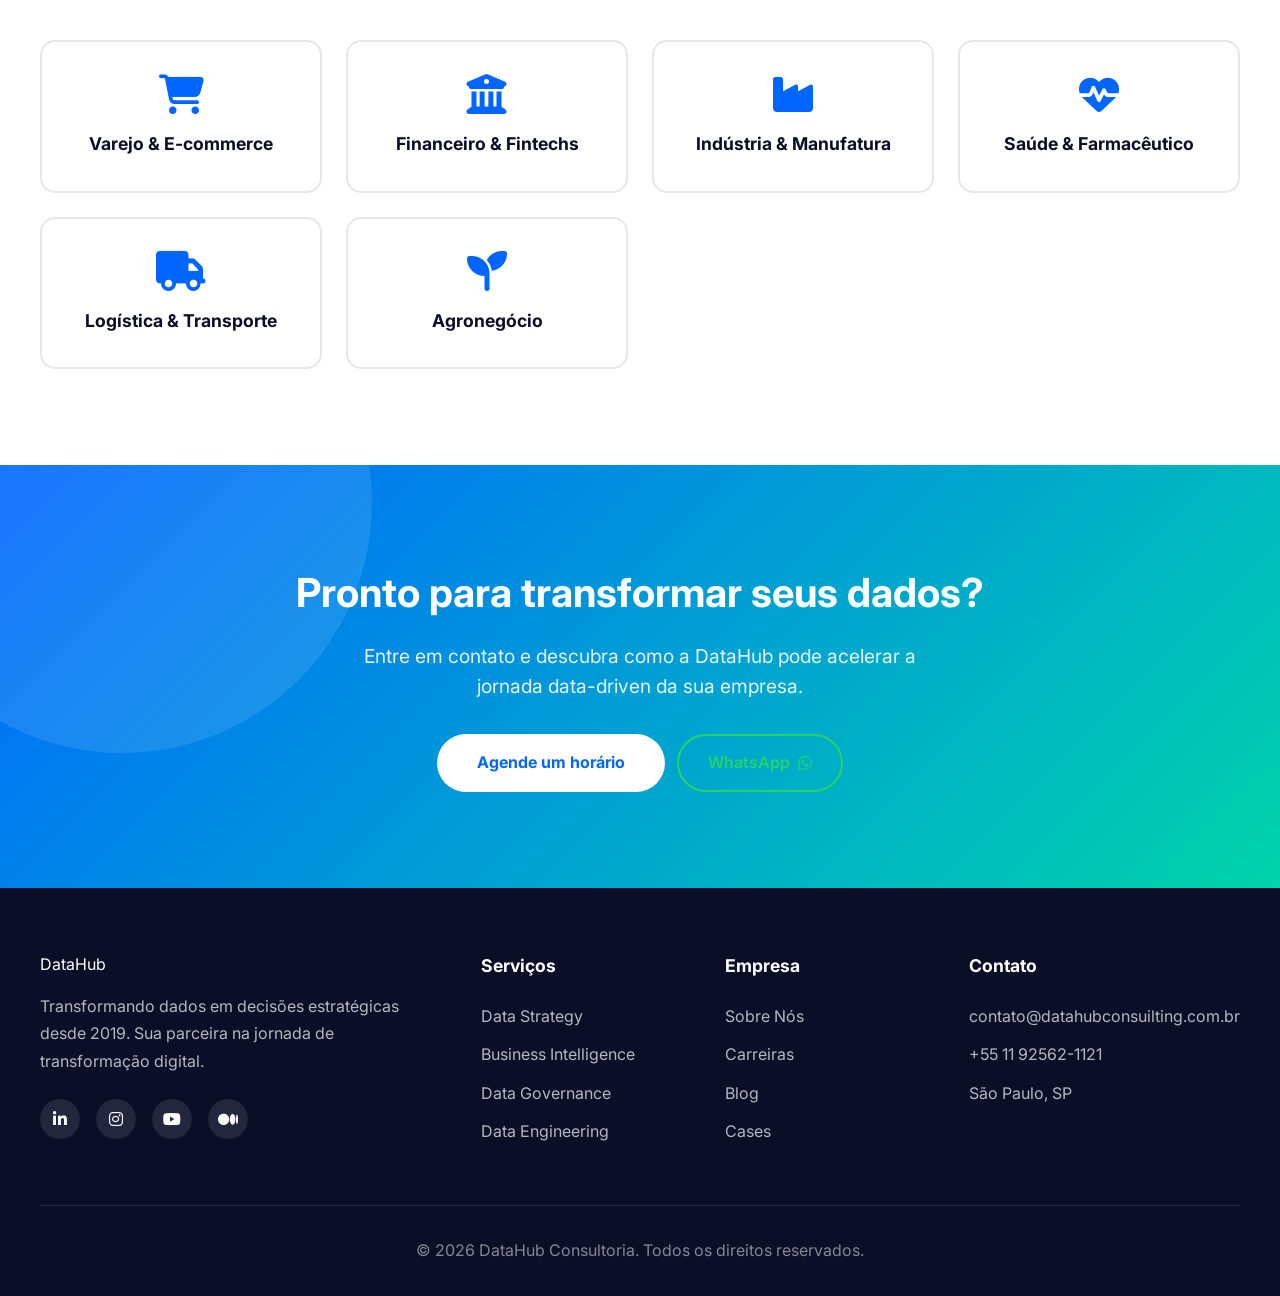
==== commit 0911888a: "chore: atualiza site institucional + Correção whatsapp number" ====
--- a/index.html
+++ b/index.html
@@ -47,13 +47,9 @@
                 <div class="dashboard-preview">
                     <div class="chart-placeholder video-preview" aria-label="Preview de vídeo de tendência crescente">
                         <video class="chart-video" id="chartPreviewVideo" muted autoplay loop playsinline preload="metadata" poster="https://via.placeholder.com/480x240?text=Vídeo+preview">
-                            <source src="https://www.w3schools.com/html/mov_bbb.mp4" type="video/mp4">
+                            <source src="Video/DataHub_Consulting_corporate_202604141558.mp4" type="video/mp4">
                             Seu navegador não suporta vídeo HTML5.
                         </video>
-                        <div class="video-overlay">
-                            <div class="video-label">Vídeo de tendência de crescimento</div>
-                            <div class="video-tip">Substitua o src pelo seu vídeo real</div>
-                        </div>
                     </div>
                     <div class="stats-row">
                         <div class="stat-item">
@@ -249,8 +245,8 @@
             <h2>Pronto para transformar seus dados?</h2>
             <p>Entre em contato e descubra como a DataHub pode acelerar a jornada data-driven da sua empresa.</p>
             <div class="cta-buttons">
-                <a href="mailto:contato@datahubconsulting.com.br" class="btn-white">Agende um horário</a>
-                <a href="https://wa.me/5511985358875" class="btn-whatsapp btn-outline">WhatsApp <i class="fab fa-whatsapp"></i></a>
+                <a href="mailto:contato@datahubconsuilting.com.br" class="btn-white">Agende um horário</a>
+                <a href="https://wa.me/5511925621121" class="btn-whatsapp btn-outline">WhatsApp <i class="fab fa-whatsapp"></i></a>
             </div>
         </div>
     </section>
@@ -289,8 +285,8 @@
             <div class="footer-links">
                 <h4>Contato</h4>
                 <ul>
-                    <li><a href="mailto:davidoval74@gmail.com">davidoval74@gmail.com</a></li>
-                    <li><a href="tel:+551199999999">+55 11 9999-9999</a></li>
+                    <li><a href="mailto:contato@datahubconsuilting.com.br">contato@datahubconsuilting.com.br</a></li>
+                    <li><a href="tel:+5511925621121">+55 11 92562-1121</a></li>
                     <li><a href="#">São Paulo, SP</a></li>
                 </ul>
             </div>
--- a/css/styles.css
+++ b/css/styles.css
@@ -294,7 +294,7 @@
         }
 
         .chart-placeholder {
-            height: 200px;
+            height: 240px;
             background: linear-gradient(135deg, rgba(0,102,255,0.3) 0%, rgba(0,212,170,0.3) 100%);
             border-radius: 10px;
             display: flex;
@@ -318,45 +318,6 @@
             height: 100%;
             object-fit: cover;
             display: block;
-        }
-
-        .video-overlay {
-            position: absolute;
-            inset: 0;
-            display: flex;
-            flex-direction: column;
-            justify-content: space-between;
-            pointer-events: none;
-            padding: 0.75rem;
-            background: linear-gradient(180deg, rgba(0, 0, 0, 0.0) 0%, rgba(0, 0, 0, 0.4) 100%);
-        }
-
-        .video-label,
-        .video-tip {
-            color: rgba(255, 255, 255, 0.95);
-            font-size: 0.75rem;
-            font-weight: 600;
-            text-shadow: 0 1px 6px rgba(0, 0, 0, 0.5);
-            margin: 0;
-            padding: 0.2rem 0.5rem;
-            border-radius: 999px;
-            background: rgba(0, 0, 0, 0.35);
-        }
-
-        .video-label {
-            align-self: flex-start;
-        }
-
-        .video-tip {
-            align-self: flex-end;
-            font-size: 0.65rem;
-            background: rgba(24, 43, 75, 0.65);
-        }
-
-        .chart-placeholder:hover .video-label,
-        .chart-placeholder:hover .video-tip {
-            transform: translateY(-2px);
-            transition: transform 0.3s ease;
         }
 
         .stats-row {
@@ -797,9 +758,15 @@
 
         /* Responsive */
         @media (max-width: 968px) {
+            nav {
+                position: relative;
+                padding: 0.9rem 1rem;
+            }
+
             .hero-container {
                 grid-template-columns: 1fr;
                 text-align: center;
+                gap: 2rem;
             }
 
             .hero-content h1 {
@@ -812,10 +779,43 @@
 
             .nav-links {
                 display: none;
+                position: absolute;
+                top: calc(100% + 0.5rem);
+                left: 1rem;
+                right: 1rem;
+                flex-direction: column;
+                gap: 0;
+                background: #ffffff;
+                border: 1px solid #E5E7EB;
+                border-radius: 14px;
+                box-shadow: 0 14px 30px rgba(0, 0, 0, 0.12);
+                overflow: hidden;
+                z-index: 1100;
+            }
+
+            .nav-links.nav-open {
+                display: flex;
+            }
+
+            .nav-links li {
+                border-bottom: 1px solid #F3F4F6;
+            }
+
+            .nav-links li:last-child {
+                border-bottom: 0;
+            }
+
+            .nav-links a {
+                display: block;
+                padding: 0.9rem 1rem;
             }
 
             .mobile-menu-btn {
                 display: block;
+                width: 42px;
+                height: 42px;
+                border-radius: 10px;
+                background: rgba(0, 102, 255, 0.08);
             }
 
             .services-grid {
@@ -825,23 +825,72 @@
             .footer-grid {
                 grid-template-columns: 1fr 1fr;
             }
+
+            .dashboard-preview {
+                padding: 1.25rem;
+            }
+
+            .nav-actions {
+                display: none;
+            }
         }
 
         @media (max-width: 640px) {
+            .hero,
+            .services,
+            .cases,
+            .industries,
+            .cta,
+            footer {
+                padding-left: 1rem;
+                padding-right: 1rem;
+            }
+
             .hero-content h1 {
                 font-size: 2rem;
             }
 
+            .hero-content p {
+                font-size: 1rem;
+            }
+
             .section-header h2 {
                 font-size: 1.8rem;
             }
 
+            .stats-row {
+                flex-direction: column;
+            }
+
             .stats-grid {
                 grid-template-columns: 1fr 1fr;
             }
 
             .footer-grid {
                 grid-template-columns: 1fr;
+            }
+
+            .chart-placeholder {
+                height: 240px;
+            }
+        }
+
+        @media (max-width: 420px) {
+            .chart-placeholder {
+                height: 210px;
+            }
+
+            .stats-grid {
+                grid-template-columns: 1fr;
+            }
+
+            .hero-buttons .btn-primary,
+            .hero-buttons .btn-outline,
+            .cta-buttons .btn-white,
+            .cta-buttons .btn-whatsapp {
+                width: 100%;
+                justify-content: center;
+                text-align: center;
             }
         }
 
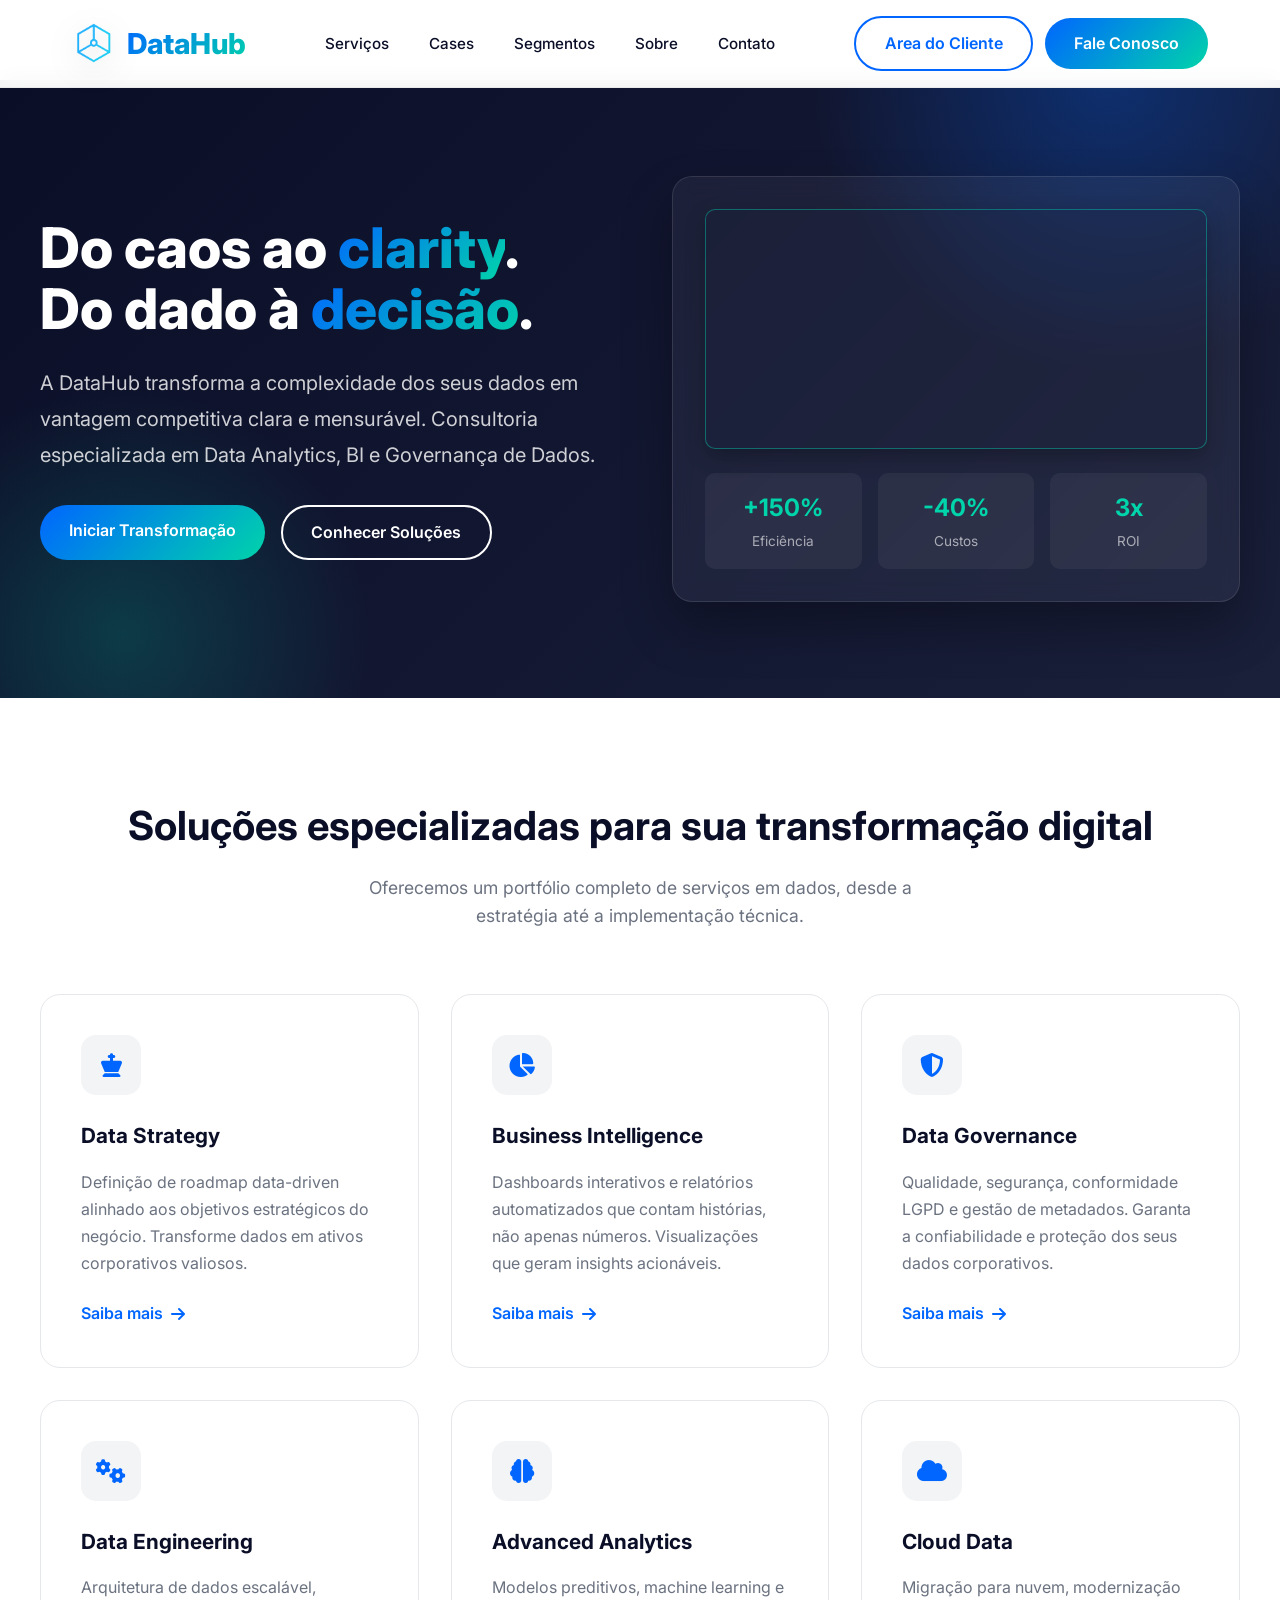
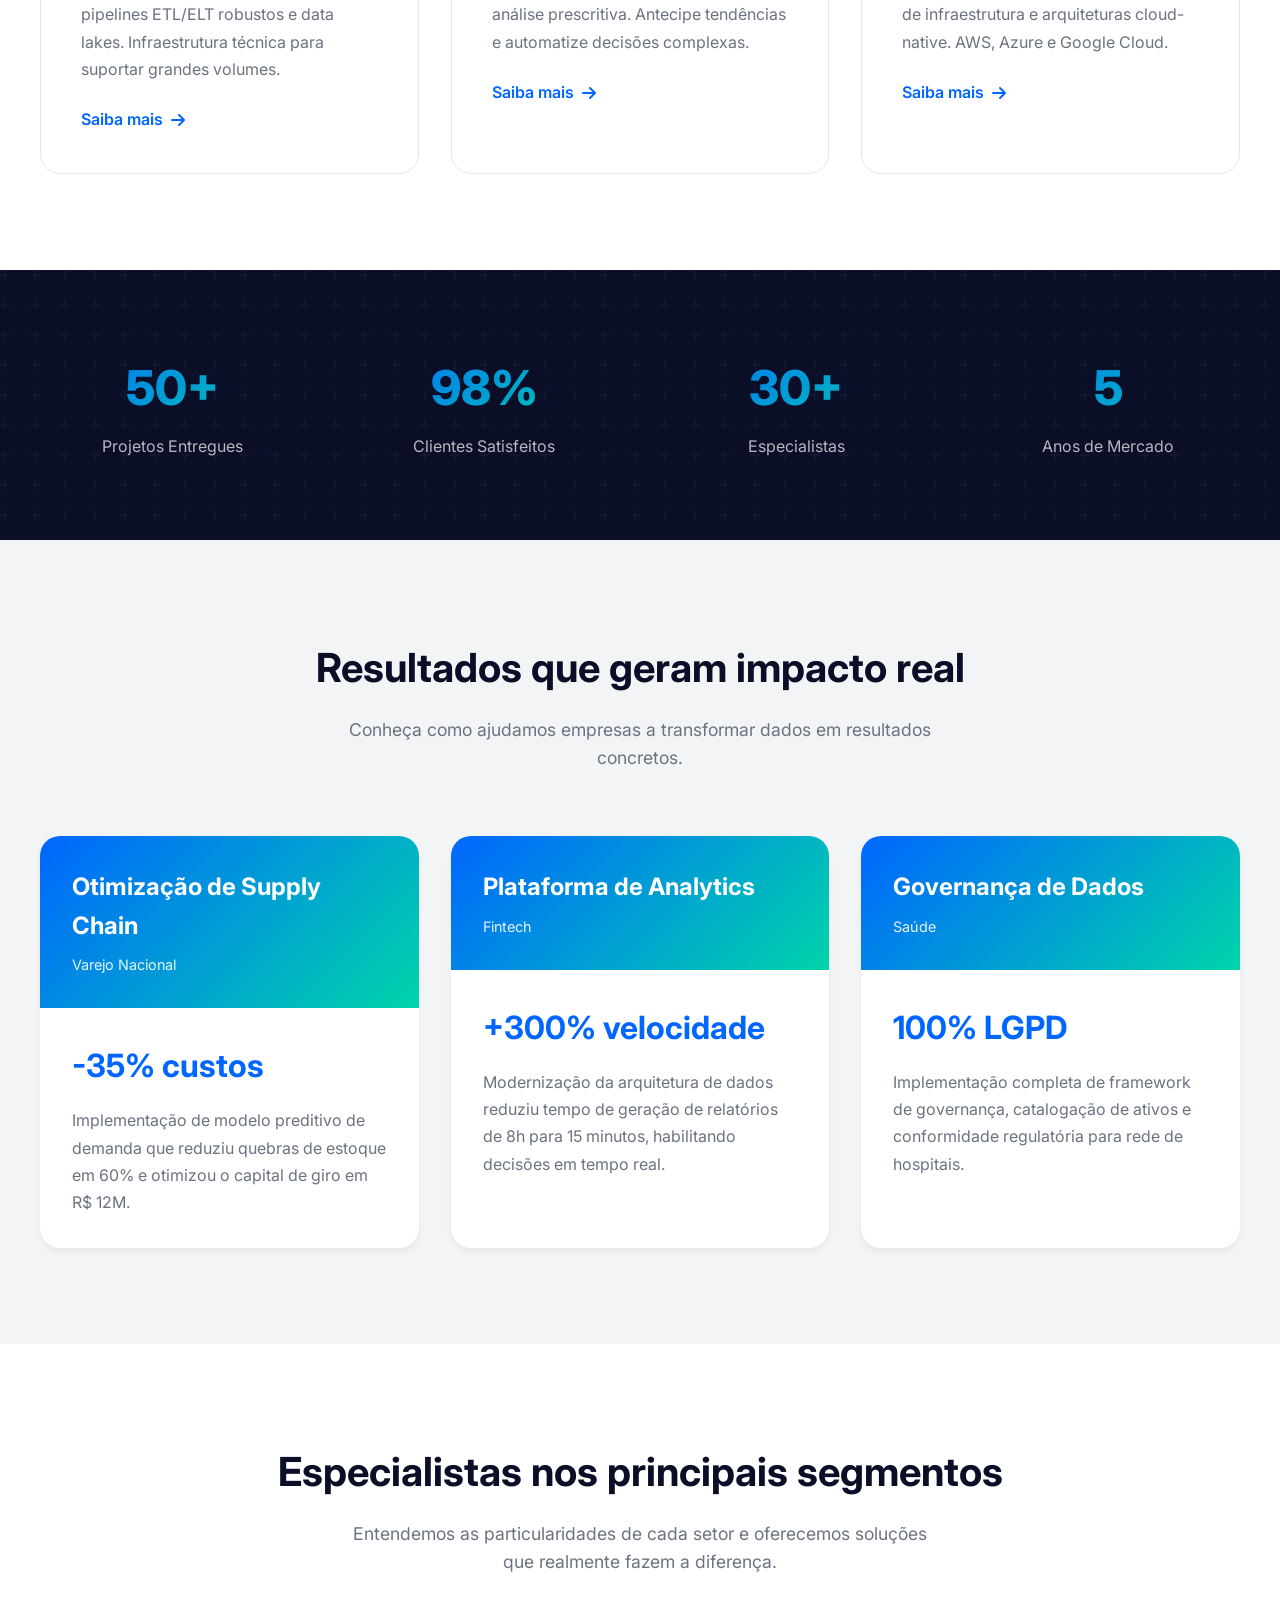
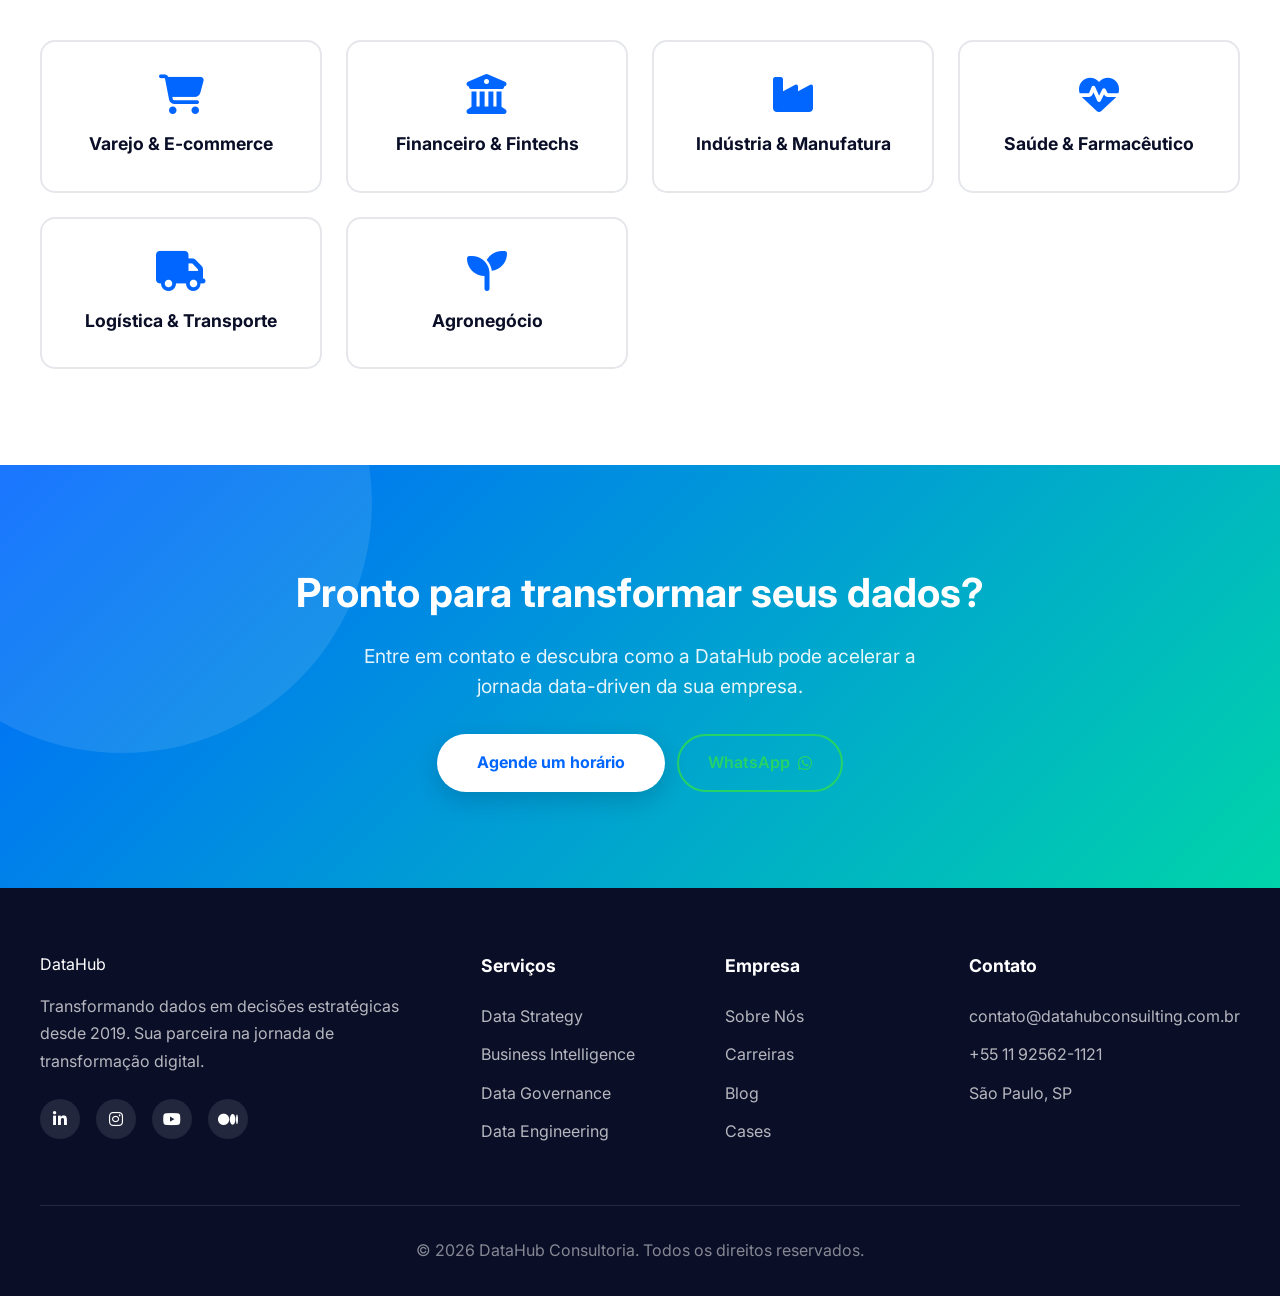
==== commit 50fc7774: "feat: Area de longin inserida" ====
--- a/index.html
+++ b/index.html
@@ -26,6 +26,7 @@
                 <li><a href="#contato">Contato</a></li>
             </ul>
             <div class="nav-actions">
+                <a href="login/" target="_self" class="btn-outline">Area do Cliente</a>
                 <a href="#contato" class="btn-primary">Fale Conosco</a>
             </div>
             <button class="mobile-menu-btn"><i class="fas fa-bars"></i></button>
--- a/css/styles.css
+++ b/css/styles.css
@@ -644,14 +644,36 @@
             transition: transform 0.3s, box-shadow 0.3s, background-color 0.3s, color 0.3s;
             position: relative;
             z-index: 1;
+            overflow: hidden;
+            isolation: isolate;
+            --mx: 50%;
+            --my: 50%;
+            --glow-opacity: 0;
+            box-shadow: 0 8px 24px rgba(7, 31, 59, 0.2);
+        }
+
+        .cta .btn-white::before {
+            content: '';
+            position: absolute;
+            inset: -35%;
+            background: radial-gradient(circle at var(--mx) var(--my), rgba(0, 102, 255, 0.3), rgba(0, 212, 170, 0.22) 32%, rgba(255, 255, 255, 0) 65%);
+            opacity: var(--glow-opacity);
+            transition: opacity 220ms ease;
+            z-index: -1;
+            pointer-events: none;
+            filter: blur(2px);
         }
 
         .cta .btn-white:hover,
         .cta .btn-white.active-hover {
-            background: var(--gradient);
-            color: white;
-            transform: translateY(-3px);
-            box-shadow: 0 12px 35px rgba(0, 102, 255, 0.35);
+            background: white;
+            color: #0f3f85;
+            transform: translateY(-3px) scale(1.01);
+            box-shadow: 0 14px 34px rgba(7, 48, 112, 0.24), 0 0 0 1px rgba(0, 102, 255, 0.18);
+        }
+
+        .cta .btn-white.active-hover {
+            --glow-opacity: 1;
         }
 
         .cta-buttons {
